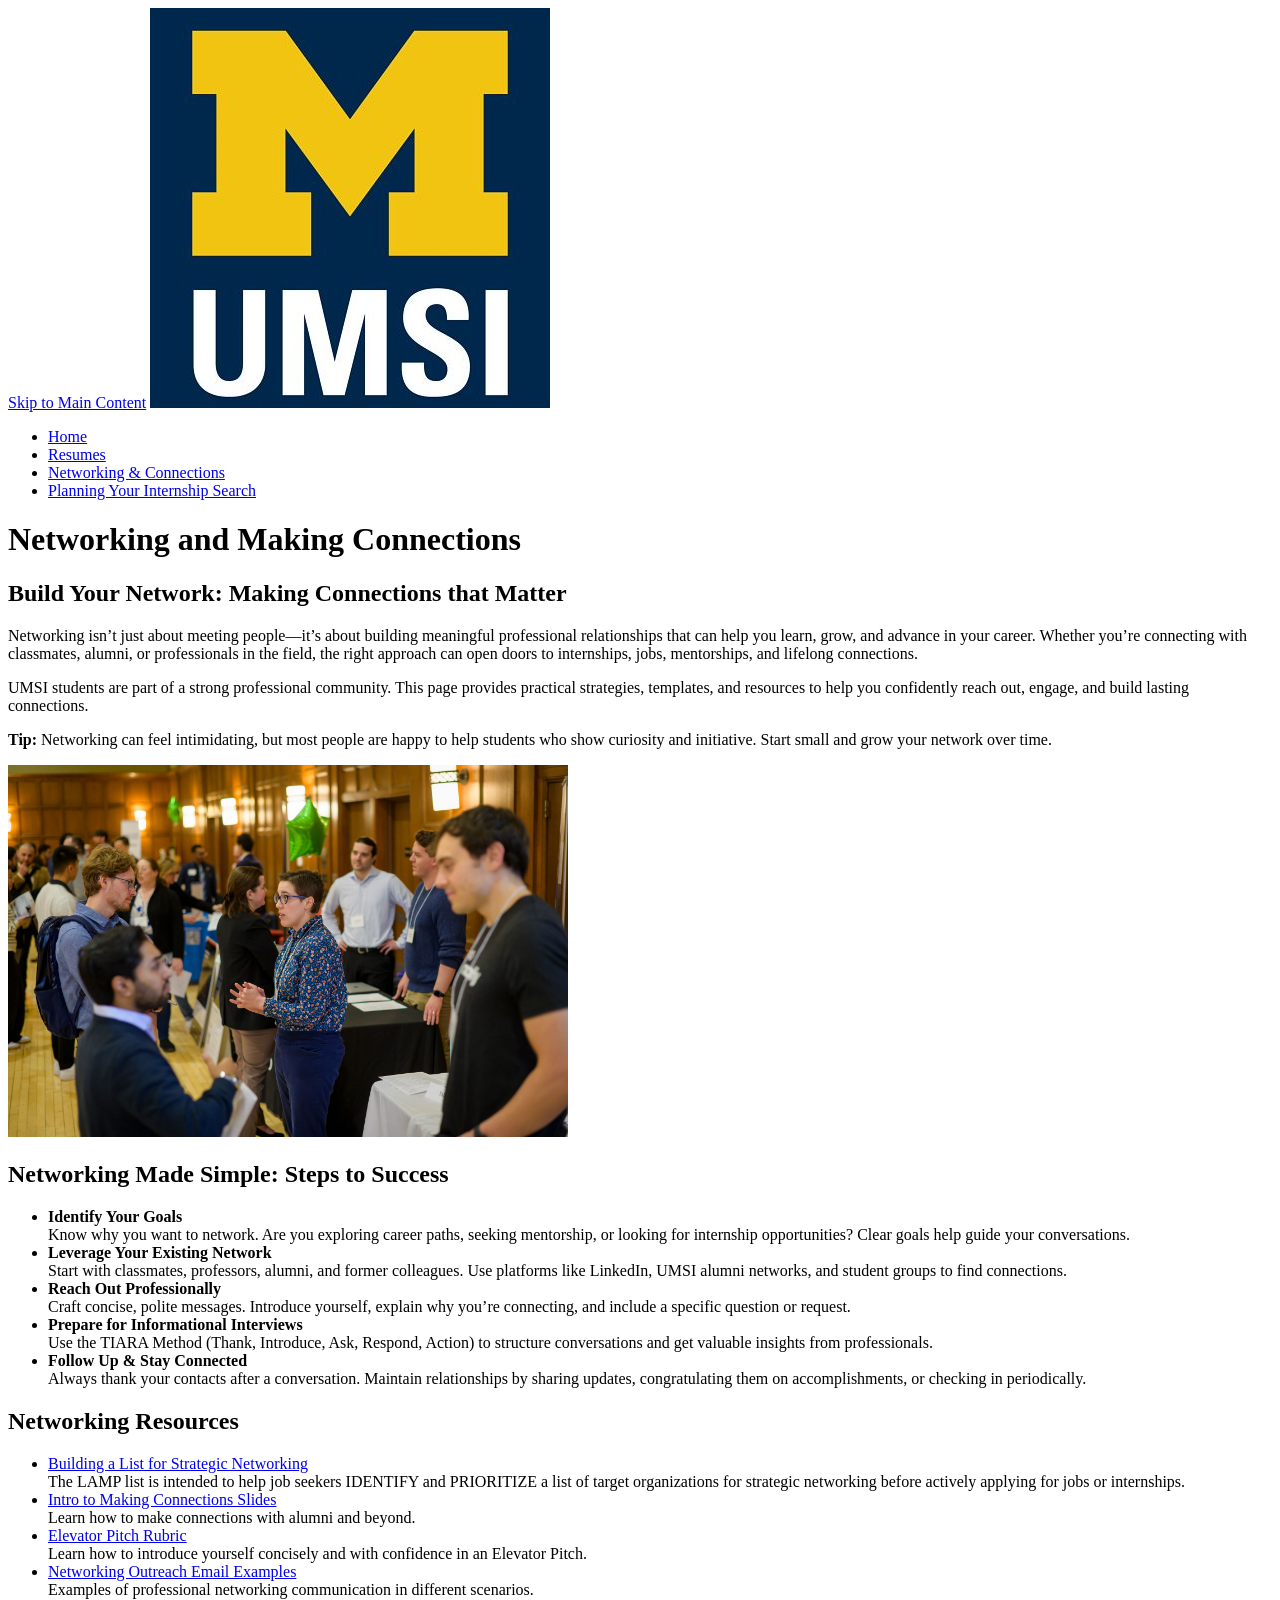
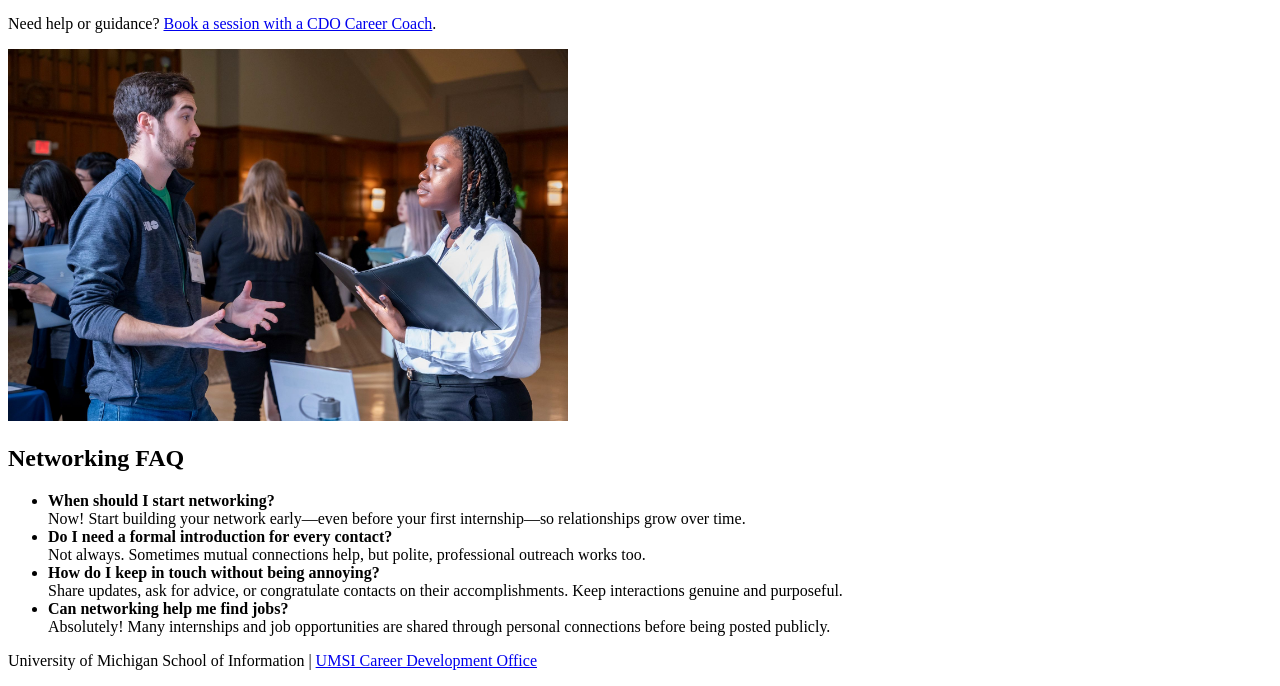
==== networking.html @ 3e1a7216 "Add files via upload" ====
<!DOCTYPE html>
<html lang="en">
<head>
    <meta charset="UTF-8">
    <meta name="viewport" content="width=device-width, initial-scale=1.0">
    <title>Networking</title>
</head>
<body>
    <header>
    <a href = "#maincontent">Skip to Main Content</a>
        <img src="images/UMSI_signature_vertical_informal_solidblue.jpg" alt="UMSI Logo">
        <nav>
            <ul>
                <li><a href = "index.html">Home</a></li>
                <li><a href = "resume.html">Resumes</a></li>
                <li><a href = "networking.html">Networking & Connections</a></li>
                <li><a href = "planning.html">Planning Your Internship Search</a></li>
            </ul>
        </nav>
    <h1>Networking and Making Connections</h1>

    </header>

    <main id="maincontent">
        <section>
            <h2>Build Your Network: Making Connections that Matter</h2>
            <p>
            Networking isn’t just about meeting people—it’s about building meaningful professional relationships that can help you learn, grow, and advance in your career. Whether you’re connecting with classmates, alumni, or professionals in the field, the right approach can open doors to internships, jobs, mentorships, and lifelong connections.            </p>
            <p>
            UMSI students are part of a strong professional community. This page provides practical strategies, templates, and resources to help you confidently reach out, engage, and build lasting connections.            </p>
            <p>
            <strong>Tip:</strong> Networking can feel intimidating, but most people are happy to help students who show curiosity and initiative. Start small and grow your network over time.
            </p>
            <img width= 560px src="images/UMSI_CareerFair_02062025_05.jpg" alt="Students and employers network at a career fair.">
        </section>

        <section>
            <h2>Networking Made Simple: Steps to Success</h2>
            <ul>
            <li>
                <strong>Identify Your Goals</strong><br>
                Know why you want to network. Are you exploring career paths, seeking mentorship, or looking for internship opportunities? Clear goals help guide your conversations.
            </li>
            <li>
                <strong>Leverage Your Existing Network</strong><br>
                Start with classmates, professors, alumni, and former colleagues. Use platforms like LinkedIn, UMSI alumni networks, and student groups to find connections.
            </li>
            <li>
                <strong>Reach Out Professionally</strong><br>
                Craft concise, polite messages. Introduce yourself, explain why you’re connecting, and include a specific question or request.
            </li>
            <li>
                <strong>Prepare for Informational Interviews</strong><br>
                Use the TIARA Method (Thank, Introduce, Ask, Respond, Action) to structure conversations and get valuable insights from professionals.
            </li>
            <li>
                <strong>Follow Up & Stay Connected</strong><br>
                Always thank your contacts after a conversation. Maintain relationships by sharing updates, congratulating them on accomplishments, or checking in periodically.
            </li>
            </ul>
        </section>

        <section>
            <h2>Networking Resources</h2>
            <ul>
            <li>
                <a href="https://docs.google.com/document/d/18HMt79BU8ovGf9z7_P7No5tuwUS6qHNW5u0sgrepLtE/edit?usp=sharing" target="_blank">
                Building a List for Strategic Networking
                </a> <br>
                The LAMP list is intended to help job seekers IDENTIFY and PRIORITIZE a list of target organizations for strategic networking before actively applying for jobs or internships.
            </li>
            <li>
                <a href="https://docs.google.com/presentation/d/1R6azi49e7vd3ubRtdm33qG6Aq3bLBDBue7blM6pv49I/edit?usp=sharing" target="_blank">
                Intro to Making Connections Slides
                </a> <br>
                Learn how to make connections with alumni and beyond.
            </li>
            <li>
                <a href="https://docs.google.com/document/d/1633aBaWXIZW_ImTP-jKKN0QNXK9-RpXXmVznRgA4ZHQ/edit?usp=sharing" target="_blank">
                Elevator Pitch Rubric
                </a> <br>
                Learn how to introduce yourself concisely and with confidence in an Elevator Pitch.
            </li>
            <li>
                <a href="https://docs.google.com/document/d/1cwq2KtdKQbO-tICHKUyKRA3QY4_3VJ8NLC2kwPBY4dI/edit?usp=sharing" target="_blank">
                Networking Outreach Email Examples
                </a> <br>
                Examples of professional networking communication in different scenarios.
            </li>
            </ul>
            <p>
            Need help or guidance? <a href="https://umich.instructure.com/courses/137916/pages/talk-to-a-career-coach" target="_blank">Book a session with a CDO Career Coach</a>.
            </p>
            <img width= 560px src="images/umsi_careerfair.1.26.2325.jpg" alt="A student and employer network at a career fair">
        </section>

        <section>
            <h2>Networking FAQ</h2>
            <ul>
            <li>
                <strong>When should I start networking?</strong><br>
                Now! Start building your network early—even before your first internship—so relationships grow over time.
            </li>
            <li>
                <strong>Do I need a formal introduction for every contact?</strong><br>
                Not always. Sometimes mutual connections help, but polite, professional outreach works too.
            </li>
            <li>
                <strong>How do I keep in touch without being annoying?</strong><br>
                Share updates, ask for advice, or congratulate contacts on their accomplishments. Keep interactions genuine and purposeful.
            </li>
            <li>
                <strong>Can networking help me find jobs?</strong><br>
                Absolutely! Many internships and job opportunities are shared through personal connections before being posted publicly.
            </li>
            </ul>
        </section>

    </main>
    <!-- Content taken & modified from ChatGPT with the prompt, "Write me a webpage of content to help meet the following requirements - this is for the networking page": and then pasted in the client objectives & project requirements"
        OpenAI. (2026). ChatGPT (GPT-5 Mini) [Large language model]. -->
    <footer>
        <p>University of Michigan School of Information | <a href="https://umich.instructure.com/courses/137916">UMSI Career Development Office </a></p>
    </footer>

</body>
</html>
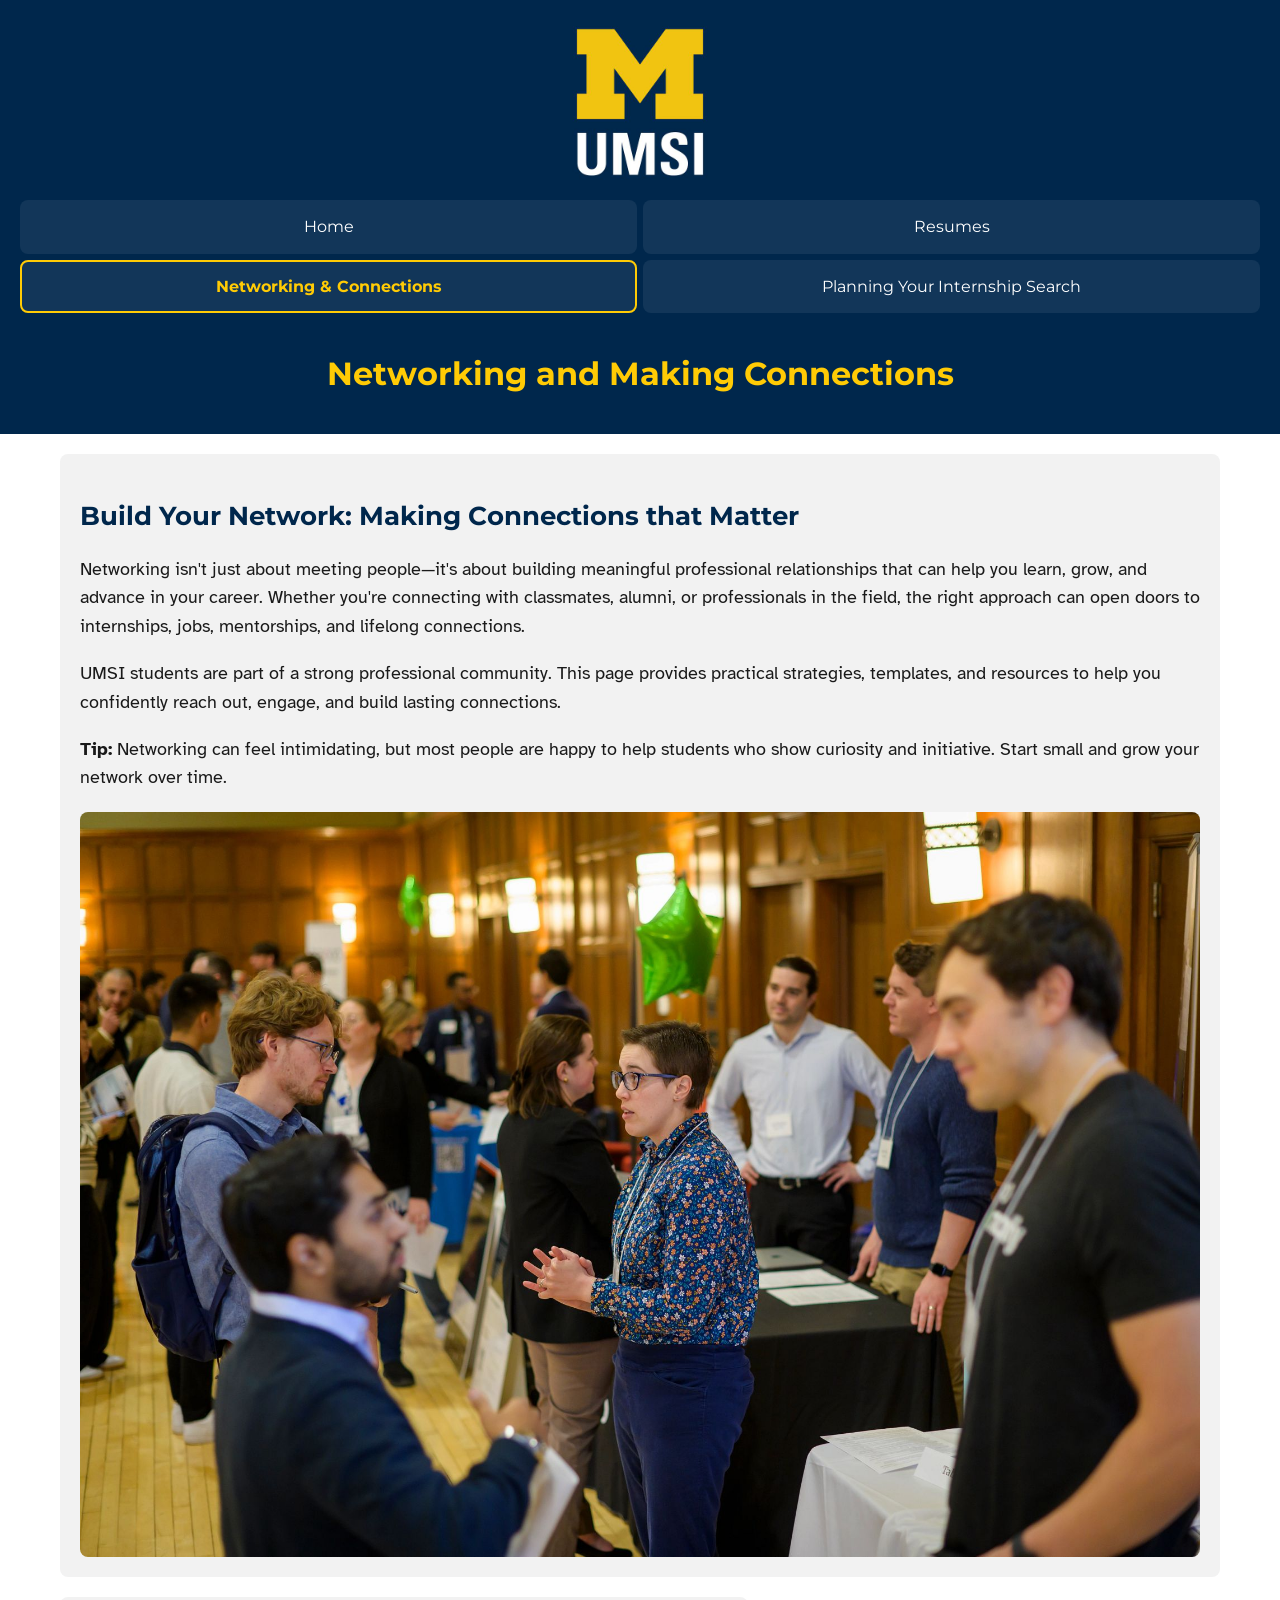
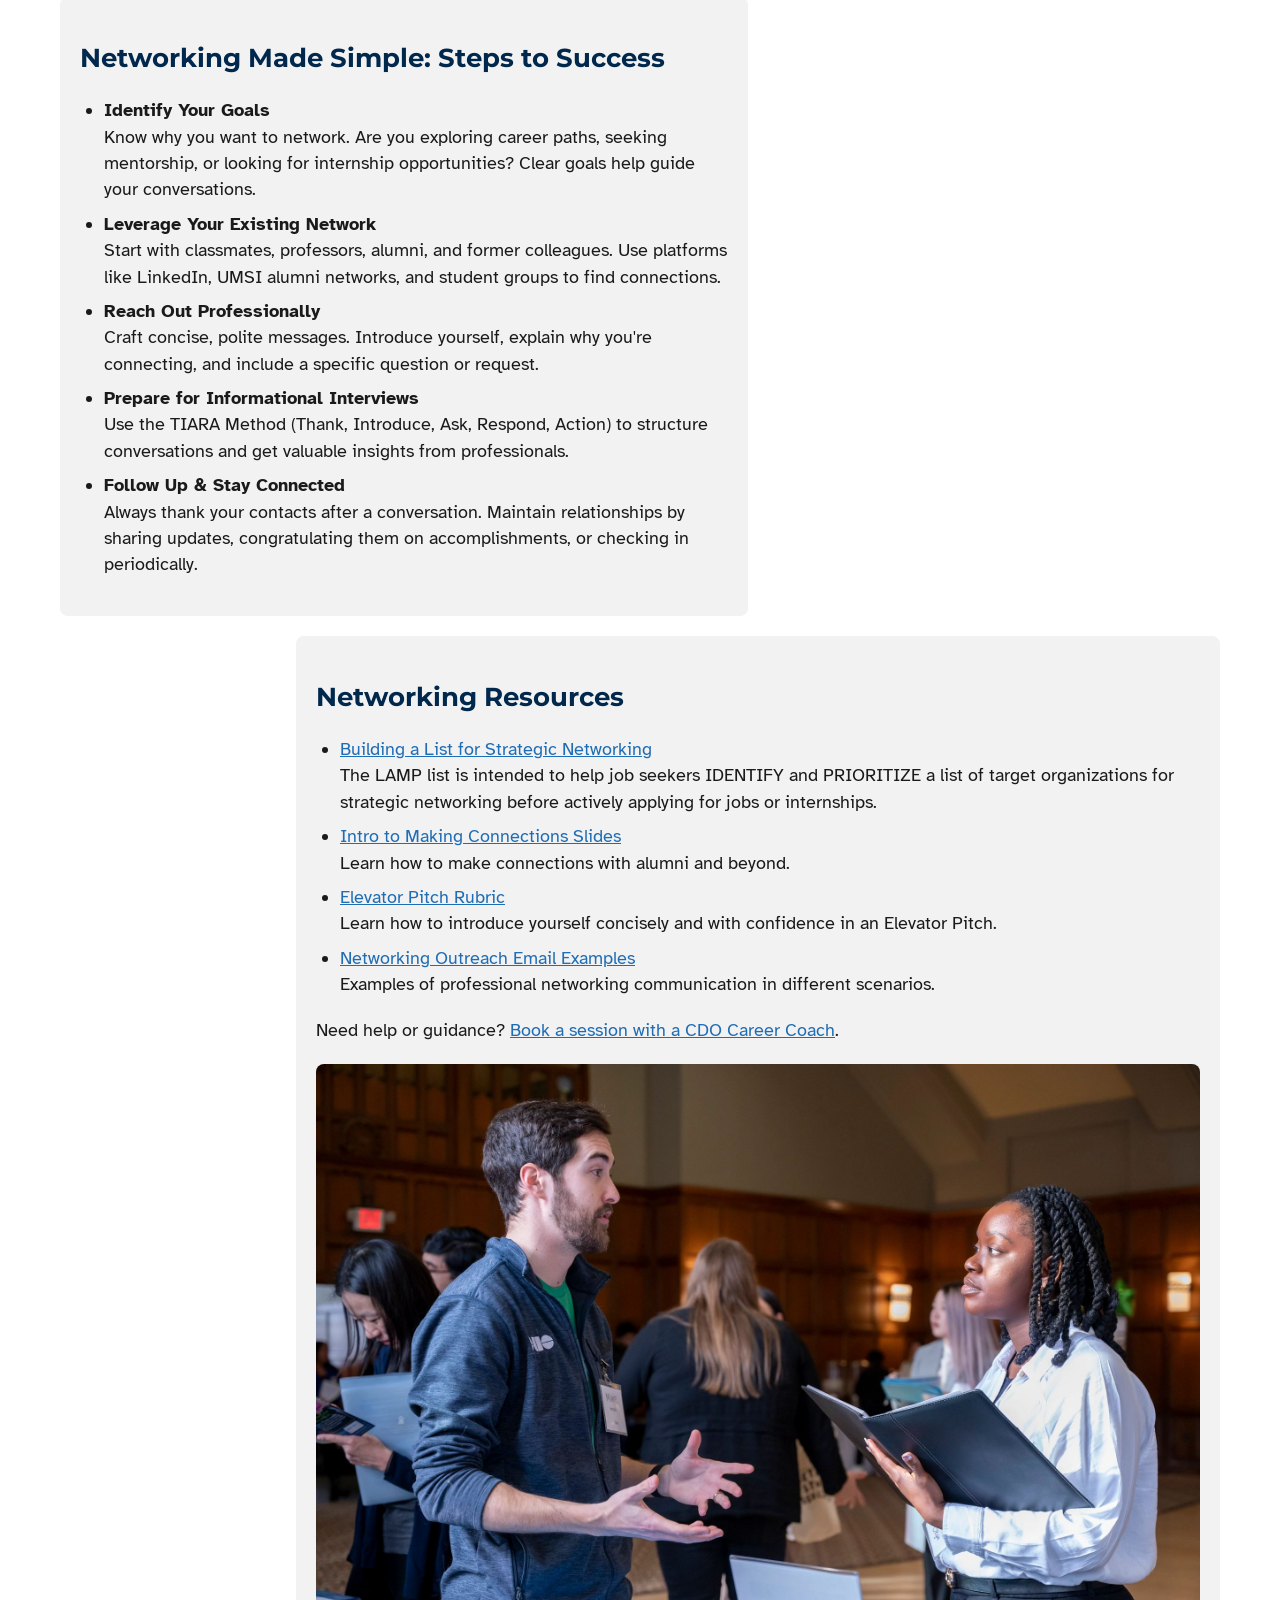
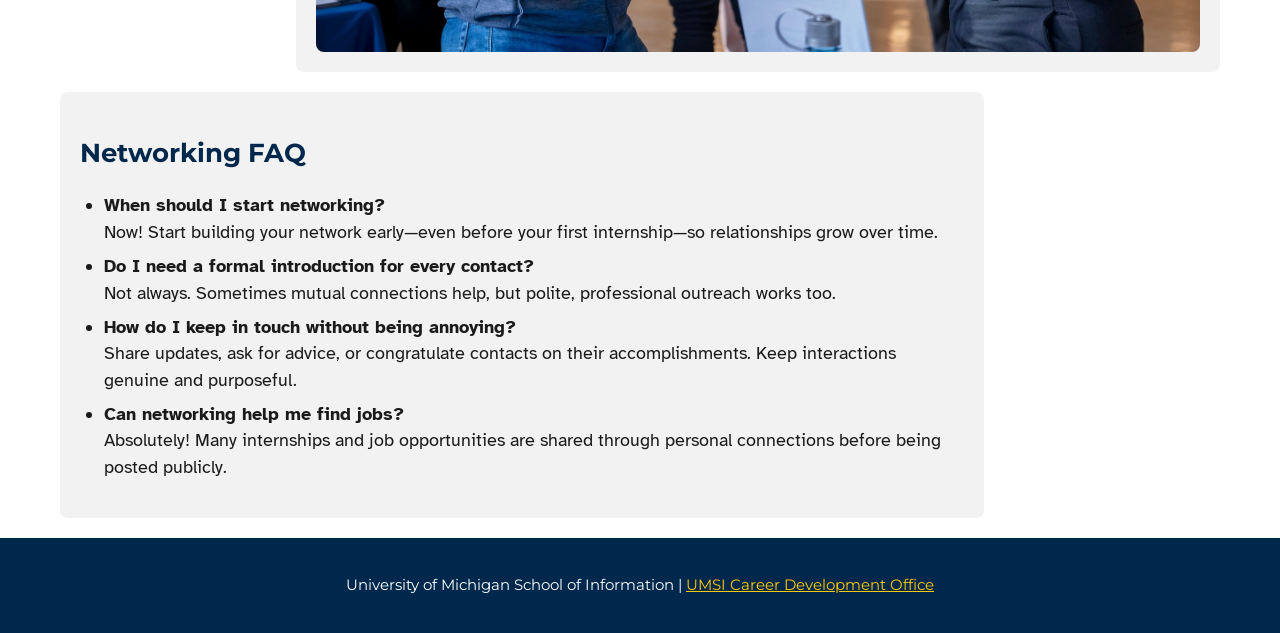
==== commit e35f12e1: "Add files via upload css updated for mobile view and branding" ====
--- a/networking.html
+++ b/networking.html
@@ -3,124 +3,125 @@
 <head>
     <meta charset="UTF-8">
     <meta name="viewport" content="width=device-width, initial-scale=1.0">
-    <title>Networking</title>
+    <title>Networking & Connections</title>
+    <link href="https://fonts.googleapis.com/css2?family=Montserrat:wght@400;700&display=swap" rel="stylesheet">
+    <link rel="preconnect" href="https://fonts.googleapis.com">
+    <link rel="preconnect" href="https://fonts.gstatic.com" crossorigin>
+    <link href="https://fonts.googleapis.com/css2?family=Atkinson+Hyperlegible:ital,wght@0,400;0,700;1,400;1,700&family=DynaPuff:wght@400..700&display=swap" rel="stylesheet">
+    <link rel="stylesheet" href="css/html5reset.css">
+    <link rel="stylesheet" href="css/styles.css">
 </head>
 <body>
-    <header>
-    <a href = "#maincontent">Skip to Main Content</a>
+
+    <header class="site-header">
+        <a href="#maincontent" class="skip">Skip to Main Content</a>
         <img src="images/UMSI_signature_vertical_informal_solidblue.jpg" alt="UMSI Logo">
         <nav>
-            <ul>
-                <li><a href = "index.html">Home</a></li>
-                <li><a href = "resume.html">Resumes</a></li>
-                <li><a href = "networking.html">Networking & Connections</a></li>
-                <li><a href = "planning.html">Planning Your Internship Search</a></li>
+            <ul class="nav">
+                <li><a href="index.html">Home</a></li>
+                <li><a href="resume.html">Resumes</a></li>
+                <li><a href="networking.html" aria-current="page">Networking &amp; Connections</a></li>
+                <li><a href="planning.html">Planning Your Internship Search</a></li>
             </ul>
         </nav>
-    <h1>Networking and Making Connections</h1>
-
+        <h1>Networking and Making Connections</h1>
     </header>
 
-    <main id="maincontent">
-        <section>
+    <main class="container" id="maincontent">
+
+        <section class="section-intro">
             <h2>Build Your Network: Making Connections that Matter</h2>
             <p>
-            Networking isn’t just about meeting people—it’s about building meaningful professional relationships that can help you learn, grow, and advance in your career. Whether you’re connecting with classmates, alumni, or professionals in the field, the right approach can open doors to internships, jobs, mentorships, and lifelong connections.            </p>
+                Networking isn't just about meeting people—it's about building meaningful professional relationships that can help you learn, grow, and advance in your career. Whether you're connecting with classmates, alumni, or professionals in the field, the right approach can open doors to internships, jobs, mentorships, and lifelong connections.
+            </p>
             <p>
-            UMSI students are part of a strong professional community. This page provides practical strategies, templates, and resources to help you confidently reach out, engage, and build lasting connections.            </p>
+                UMSI students are part of a strong professional community. This page provides practical strategies, templates, and resources to help you confidently reach out, engage, and build lasting connections.
+            </p>
             <p>
-            <strong>Tip:</strong> Networking can feel intimidating, but most people are happy to help students who show curiosity and initiative. Start small and grow your network over time.
+                <strong>Tip:</strong> Networking can feel intimidating, but most people are happy to help students who show curiosity and initiative. Start small and grow your network over time.
             </p>
-            <img width= 560px src="images/UMSI_CareerFair_02062025_05.jpg" alt="Students and employers network at a career fair.">
+            <img src="images/UMSI_CareerFair_02062025_05.jpg" alt="Students and employers network at a career fair.">
         </section>
 
-        <section>
+        <section class="section-steps">
             <h2>Networking Made Simple: Steps to Success</h2>
             <ul>
-            <li>
-                <strong>Identify Your Goals</strong><br>
-                Know why you want to network. Are you exploring career paths, seeking mentorship, or looking for internship opportunities? Clear goals help guide your conversations.
-            </li>
-            <li>
-                <strong>Leverage Your Existing Network</strong><br>
-                Start with classmates, professors, alumni, and former colleagues. Use platforms like LinkedIn, UMSI alumni networks, and student groups to find connections.
-            </li>
-            <li>
-                <strong>Reach Out Professionally</strong><br>
-                Craft concise, polite messages. Introduce yourself, explain why you’re connecting, and include a specific question or request.
-            </li>
-            <li>
-                <strong>Prepare for Informational Interviews</strong><br>
-                Use the TIARA Method (Thank, Introduce, Ask, Respond, Action) to structure conversations and get valuable insights from professionals.
-            </li>
-            <li>
-                <strong>Follow Up & Stay Connected</strong><br>
-                Always thank your contacts after a conversation. Maintain relationships by sharing updates, congratulating them on accomplishments, or checking in periodically.
-            </li>
+                <li>
+                    <strong>Identify Your Goals</strong><br>
+                    Know why you want to network. Are you exploring career paths, seeking mentorship, or looking for internship opportunities? Clear goals help guide your conversations.
+                </li>
+                <li>
+                    <strong>Leverage Your Existing Network</strong><br>
+                    Start with classmates, professors, alumni, and former colleagues. Use platforms like LinkedIn, UMSI alumni networks, and student groups to find connections.
+                </li>
+                <li>
+                    <strong>Reach Out Professionally</strong><br>
+                    Craft concise, polite messages. Introduce yourself, explain why you're connecting, and include a specific question or request.
+                </li>
+                <li>
+                    <strong>Prepare for Informational Interviews</strong><br>
+                    Use the TIARA Method (Thank, Introduce, Ask, Respond, Action) to structure conversations and get valuable insights from professionals.
+                </li>
+                <li>
+                    <strong>Follow Up &amp; Stay Connected</strong><br>
+                    Always thank your contacts after a conversation. Maintain relationships by sharing updates, congratulating them on accomplishments, or checking in periodically.
+                </li>
             </ul>
         </section>
 
-        <section>
+        <section class="section-resources">
             <h2>Networking Resources</h2>
             <ul>
-            <li>
-                <a href="https://docs.google.com/document/d/18HMt79BU8ovGf9z7_P7No5tuwUS6qHNW5u0sgrepLtE/edit?usp=sharing" target="_blank">
-                Building a List for Strategic Networking
-                </a> <br>
-                The LAMP list is intended to help job seekers IDENTIFY and PRIORITIZE a list of target organizations for strategic networking before actively applying for jobs or internships.
-            </li>
-            <li>
-                <a href="https://docs.google.com/presentation/d/1R6azi49e7vd3ubRtdm33qG6Aq3bLBDBue7blM6pv49I/edit?usp=sharing" target="_blank">
-                Intro to Making Connections Slides
-                </a> <br>
-                Learn how to make connections with alumni and beyond.
-            </li>
-            <li>
-                <a href="https://docs.google.com/document/d/1633aBaWXIZW_ImTP-jKKN0QNXK9-RpXXmVznRgA4ZHQ/edit?usp=sharing" target="_blank">
-                Elevator Pitch Rubric
-                </a> <br>
-                Learn how to introduce yourself concisely and with confidence in an Elevator Pitch.
-            </li>
-            <li>
-                <a href="https://docs.google.com/document/d/1cwq2KtdKQbO-tICHKUyKRA3QY4_3VJ8NLC2kwPBY4dI/edit?usp=sharing" target="_blank">
-                Networking Outreach Email Examples
-                </a> <br>
-                Examples of professional networking communication in different scenarios.
-            </li>
+                <li>
+                    <a href="https://docs.google.com/document/d/18HMt79BU8ovGf9z7_P7No5tuwUS6qHNW5u0sgrepLtE/edit?usp=sharing" target="_blank">Building a List for Strategic Networking</a><br>
+                    The LAMP list is intended to help job seekers IDENTIFY and PRIORITIZE a list of target organizations for strategic networking before actively applying for jobs or internships.
+                </li>
+                <li>
+                    <a href="https://docs.google.com/presentation/d/1R6azi49e7vd3ubRtdm33qG6Aq3bLBDBue7blM6pv49I/edit?usp=sharing" target="_blank">Intro to Making Connections Slides</a><br>
+                    Learn how to make connections with alumni and beyond.
+                </li>
+                <li>
+                    <a href="https://docs.google.com/document/d/1633aBaWXIZW_ImTP-jKKN0QNXK9-RpXXmVznRgA4ZHQ/edit?usp=sharing" target="_blank">Elevator Pitch Rubric</a><br>
+                    Learn how to introduce yourself concisely and with confidence in an Elevator Pitch.
+                </li>
+                <li>
+                    <a href="https://docs.google.com/document/d/1cwq2KtdKQbO-tICHKUyKRA3QY4_3VJ8NLC2kwPBY4dI/edit?usp=sharing" target="_blank">Networking Outreach Email Examples</a><br>
+                    Examples of professional networking communication in different scenarios.
+                </li>
             </ul>
-            <p>
-            Need help or guidance? <a href="https://umich.instructure.com/courses/137916/pages/talk-to-a-career-coach" target="_blank">Book a session with a CDO Career Coach</a>.
-            </p>
-            <img width= 560px src="images/umsi_careerfair.1.26.2325.jpg" alt="A student and employer network at a career fair">
+            <p>Need help or guidance? <a href="https://umich.instructure.com/courses/137916/pages/talk-to-a-career-coach" target="_blank">Book a session with a CDO Career Coach</a>.</p>
+            <img src="images/umsi_careerfair.1.26.2325.jpg" alt="A student and employer network at a career fair">
         </section>
 
-        <section>
+        <section class="section-faq">
             <h2>Networking FAQ</h2>
             <ul>
-            <li>
-                <strong>When should I start networking?</strong><br>
-                Now! Start building your network early—even before your first internship—so relationships grow over time.
-            </li>
-            <li>
-                <strong>Do I need a formal introduction for every contact?</strong><br>
-                Not always. Sometimes mutual connections help, but polite, professional outreach works too.
-            </li>
-            <li>
-                <strong>How do I keep in touch without being annoying?</strong><br>
-                Share updates, ask for advice, or congratulate contacts on their accomplishments. Keep interactions genuine and purposeful.
-            </li>
-            <li>
-                <strong>Can networking help me find jobs?</strong><br>
-                Absolutely! Many internships and job opportunities are shared through personal connections before being posted publicly.
-            </li>
+                <li>
+                    <strong>When should I start networking?</strong><br>
+                    Now! Start building your network early—even before your first internship—so relationships grow over time.
+                </li>
+                <li>
+                    <strong>Do I need a formal introduction for every contact?</strong><br>
+                    Not always. Sometimes mutual connections help, but polite, professional outreach works too.
+                </li>
+                <li>
+                    <strong>How do I keep in touch without being annoying?</strong><br>
+                    Share updates, ask for advice, or congratulate contacts on their accomplishments. Keep interactions genuine and purposeful.
+                </li>
+                <li>
+                    <strong>Can networking help me find jobs?</strong><br>
+                    Absolutely! Many internships and job opportunities are shared through personal connections before being posted publicly.
+                </li>
             </ul>
         </section>
 
     </main>
+
     <!-- Content taken & modified from ChatGPT with the prompt, "Write me a webpage of content to help meet the following requirements - this is for the networking page": and then pasted in the client objectives & project requirements"
         OpenAI. (2026). ChatGPT (GPT-5 Mini) [Large language model]. -->
+
     <footer>
-        <p>University of Michigan School of Information | <a href="https://umich.instructure.com/courses/137916">UMSI Career Development Office </a></p>
+        <p>University of Michigan School of Information | <a href="https://umich.instructure.com/courses/137916">UMSI Career Development Office</a></p>
     </footer>
 
 </body>
--- a/css/styles.css
+++ b/css/styles.css
@@ -0,0 +1,290 @@
+/* UM Brand colors: https://brand.umich.edu/
+   CSS variables generated with assistance from Claude with the prompt "Help me make CSS variables based on
+   U of M branding guidelines" with the UM brand color site pasted afterwards (claude-sonnet-4-6).
+   Anthropic. (2025). Claude [Large language model]. https://claude.ai */
+
+:root {
+    --blue:       #00274C;
+    --maize:      #FFCB05;
+    --light-blue: #1F6DB5;
+    --gray:       #F2F2F2;
+    --text:       #1A1A1A;
+    --white:      #FFFFFF;
+    --font-body:  "Atkinson Hyperlegible", sans-serif;
+    --font-ui:    'Montserrat', sans-serif;
+    --gap:        1.25rem;
+    --radius:     0.5rem;
+    --max-width:  75rem;
+}
+
+/* skip to main */
+.skip {
+    position: absolute;
+    top: -10rem;
+    left: 1rem;
+    background: var(--maize);
+    color: var(--blue);
+    font-family: var(--font-ui);
+    font-weight: bold;
+    padding: 0.75rem 1.25rem;
+    border-radius: var(--radius);
+    z-index: 100;
+    text-decoration: none;
+    transition: top 0.2s ease;
+}
+
+.skip:focus {
+    top: 1rem;
+}
+
+*,
+*::before,
+*::after {
+    box-sizing: border-box;
+}
+
+body {
+    font-family: var(--font-body);
+    font-size: 1.125rem;
+    color: var(--text);
+    background: var(--white);
+    line-height: 1.6;
+    display: grid;
+    grid-template-rows: auto 1fr auto;
+    min-height: 100vh;
+}
+
+img {
+    max-width: 100%;
+    display: block;
+}
+
+a {
+    color: var(--light-blue);
+    text-decoration: underline;
+}
+
+a:hover,
+a:focus {
+    color: var(--blue);
+    outline: 2px solid var(--maize);
+    outline-offset: 2px;
+    border-radius: 2px;
+}
+
+/* header */
+.site-header {
+    background: var(--blue);
+    color: var(--white);
+    padding: var(--gap);
+    display: grid;
+    grid-template-columns: 1fr;
+    grid-template-areas:
+        "logo"
+        "nav"
+        "heading";
+    gap: var(--gap);
+    justify-items: center;
+    text-align: center;
+}
+
+.site-header img     { grid-area: logo; width: clamp(6rem, 25vw, 10rem); }
+.site-header nav     { grid-area: nav; width: 100%; }
+.site-header h1      {
+    grid-area: heading;
+    font-family: var(--font-ui);
+    font-size: clamp(1.25rem, 5vw, 2rem);
+    color: var(--maize);
+    line-height: 1.2;
+}
+
+/* nav */
+.nav {
+    list-style: none;
+    display: grid;
+    grid-template-columns: repeat(2, 1fr);
+    gap: 0.375rem;
+    padding: 0;
+    margin: 0;
+}
+
+.nav a {
+    display: block;
+    padding: 0.75rem 0.5rem;
+    color: var(--white);
+    text-decoration: none;
+    font-family: var(--font-ui);
+    font-size: 1rem;
+    text-align: center;
+    background: rgba(255,255,255,0.07);
+    border-radius: var(--radius);
+    border: 2px solid transparent;
+    transition: background 0.15s, border-color 0.15s;
+}
+
+.nav a:hover,
+.nav a:focus {
+    background: rgba(255, 203, 5, 0.15);
+    border-color: var(--maize);
+    color: var(--maize);
+    outline: none;
+}
+
+.nav a[aria-current="page"] {
+    color: var(--maize);
+    border-color: var(--maize);
+    font-weight: bold;
+}
+
+/* main grid (5 columns with staggering) */
+.container {
+    max-width: var(--max-width);
+    width: 100%;
+    margin: 0 auto;
+    padding: var(--gap);
+    display: grid;
+    grid-template-columns: repeat(5, 1fr);
+    gap: var(--gap);
+    align-items: start;
+}
+
+/* index */
+.section-overview { grid-column: 1 / 6; }
+.section-why      { grid-column: 1 / 4; }
+.section-start    { grid-column: 2 / 6; }
+.section-connect  { grid-column: 1 / 5; }
+
+/* networking */
+.section-intro     { grid-column: 1 / 6; }
+.section-steps     { grid-column: 1 / 4; }
+.section-resources { grid-column: 2 / 6; }
+.section-faq       { grid-column: 1 / 5; }
+
+/* planning */
+.plan-intro        { grid-column: 1 / 6; }
+.plan-goals        { grid-column: 1 / 4; }
+.plan-materials    { grid-column: 2 / 6; }
+.plan-research     { grid-column: 1 / 5; }
+.plan-organize     { grid-column: 2 / 5; }
+.plan-interviews   { grid-column: 1 / 4; }
+.plan-followup     { grid-column: 2 / 6; }
+.plan-resources    { grid-column: 1 / 5; }
+.plan-faq          { grid-column: 1 / 6; }
+.plan-tips         { grid-column: 2 / 5; }
+
+/* resume */
+.resume-intro      { grid-column: 1 / 6; }
+.resume-steps      { grid-column: 1 / 4; }
+.resume-resources  { grid-column: 2 / 6; }
+.resume-faq        { grid-column: 1 / 5; }
+.resume-tips       { grid-column: 2 / 6; }
+
+/* other sections */
+section {
+    background: var(--gray);
+    border-radius: var(--radius);
+    padding: var(--gap);
+    min-width: 0;
+}
+
+section h2 {
+    font-family: var(--font-ui);
+    font-size: clamp(1.2rem, 4vw, 1.6rem);
+    color: var(--blue);
+    margin-bottom: 0.75rem;
+}
+
+section h3 {
+    font-family: var(--font-ui);
+    font-size: 1.1rem;
+    color: var(--blue);
+    margin-bottom: 0.5rem;
+}
+
+section ul,
+section ol {
+    list-style: disc;
+    padding-left: 1.5rem;
+    display: grid;
+    grid-template-columns: 1fr;
+    gap: 0.5rem;
+}
+
+section ol { list-style: decimal; }
+
+section ul li,
+section ol li {
+    font-size: 1.1rem;
+    line-height: 1.5;
+}
+
+section ul a,
+section ol a { font-size: 1.1rem; }
+
+section img {
+    width: 100%;
+    border-radius: var(--radius);
+    margin-top: var(--gap);
+}
+
+/* overview section */
+.section-overview {
+    display: grid;
+    grid-template-columns: 1fr;
+    grid-template-areas:
+        "heading"
+        "body"
+        "video";
+    gap: var(--gap);
+}
+
+.section-overview h2 { grid-area: heading; }
+.section-overview p  { grid-area: body; }
+.section-overview iframe {
+    grid-area: video;
+    width: 100%;
+    aspect-ratio: 16 / 9;
+    height: auto;
+    border-radius: var(--radius);
+}
+
+/* start here */
+.section-start {
+    display: grid;
+    grid-template-columns: repeat(2, 1fr);
+    grid-template-areas:
+        "heading  heading"
+        "image    image"
+        "links    popular";
+    gap: var(--gap);
+}
+
+.section-start h2  { grid-area: heading; }
+.start-image       { grid-area: image; }
+.start-image img   { border-radius: var(--radius); width: 100%; }
+.start-links       { grid-area: links; }
+.start-popular     { grid-area: popular; }
+
+/* footer */
+footer {
+    background: var(--blue);
+    color: var(--white);
+    padding: var(--gap);
+    display: grid;
+    grid-template-columns: 1fr;
+    justify-items: center;
+    text-align: center;
+    gap: 0.5rem;
+}
+
+footer p { font-family: var(--font-ui); font-size: 0.95rem; }
+footer a { color: var(--maize); }
+footer a:hover,
+footer a:focus { color: var(--white); }
+
+@media (prefers-reduced-motion: reduce) {
+    *, *::before, *::after {
+        animation-duration: 0.01ms !important;
+        transition-duration: 0.01ms !important;
+    }
+}
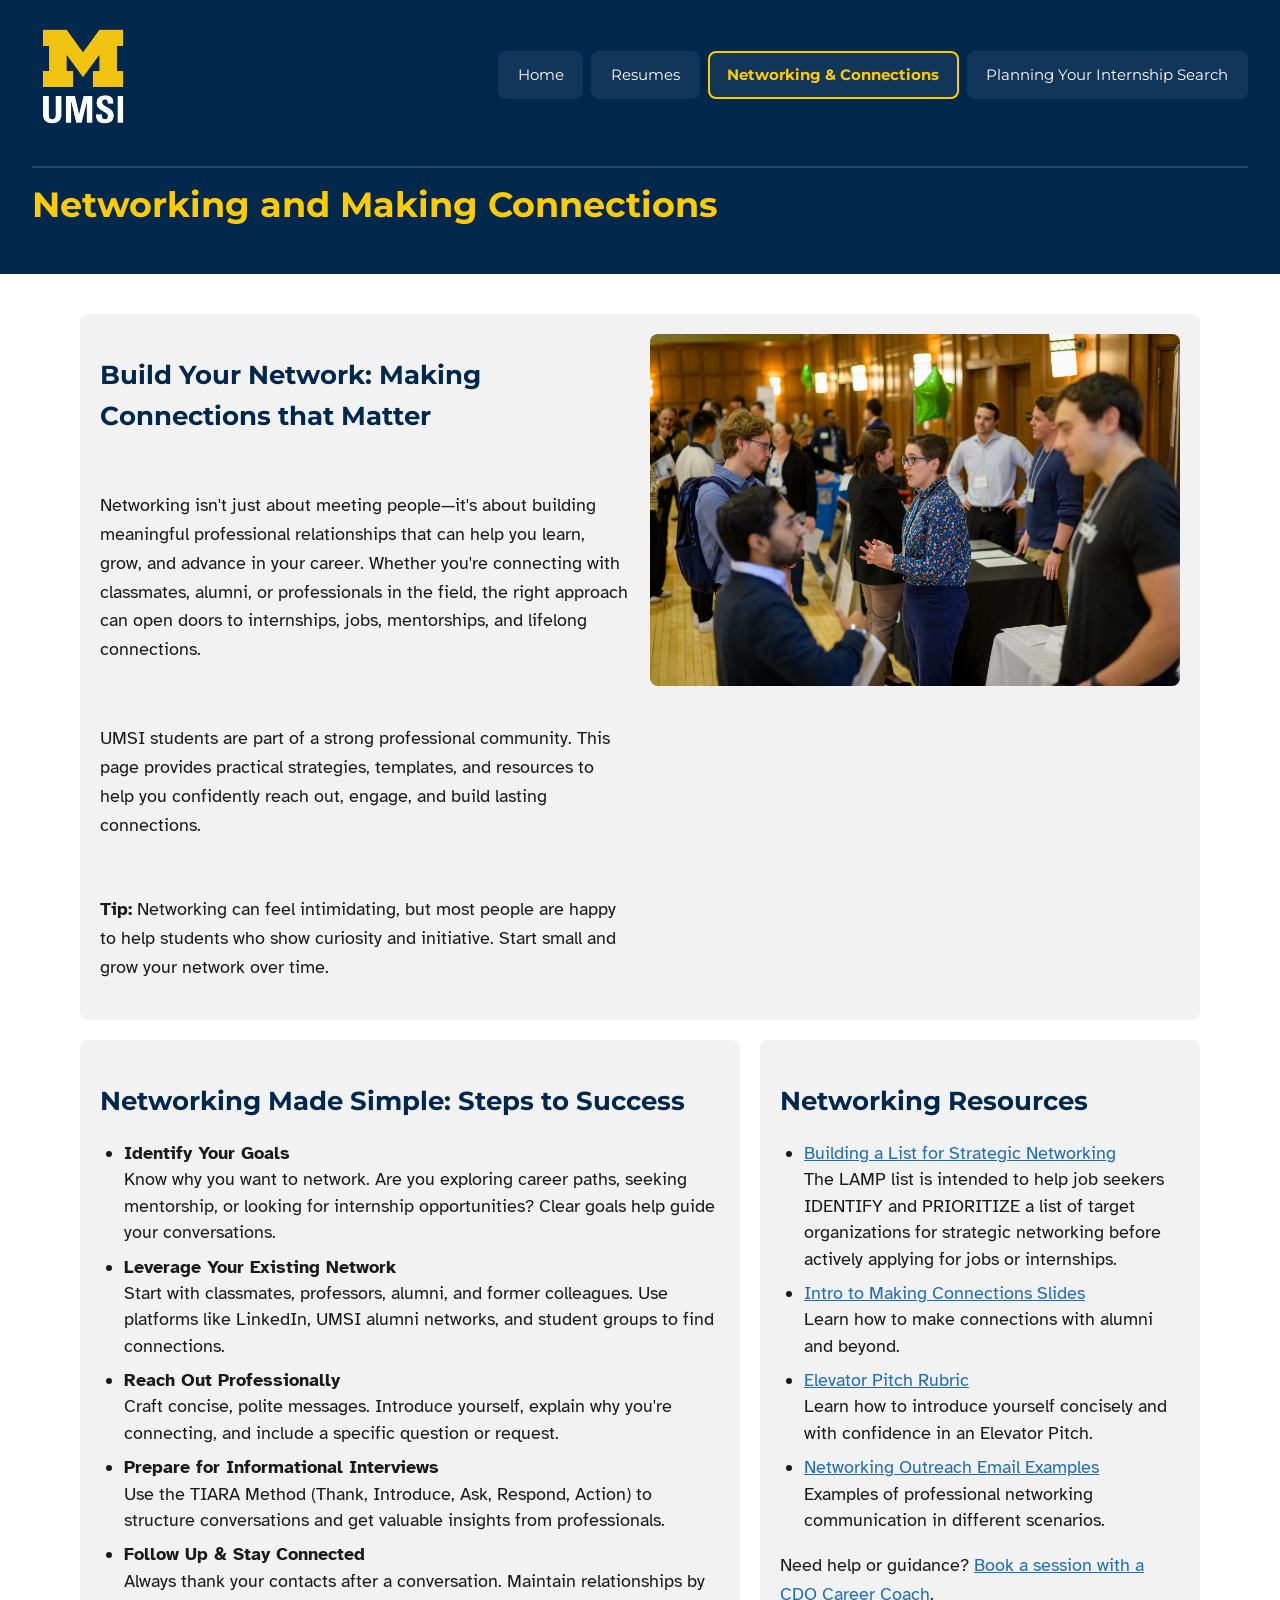
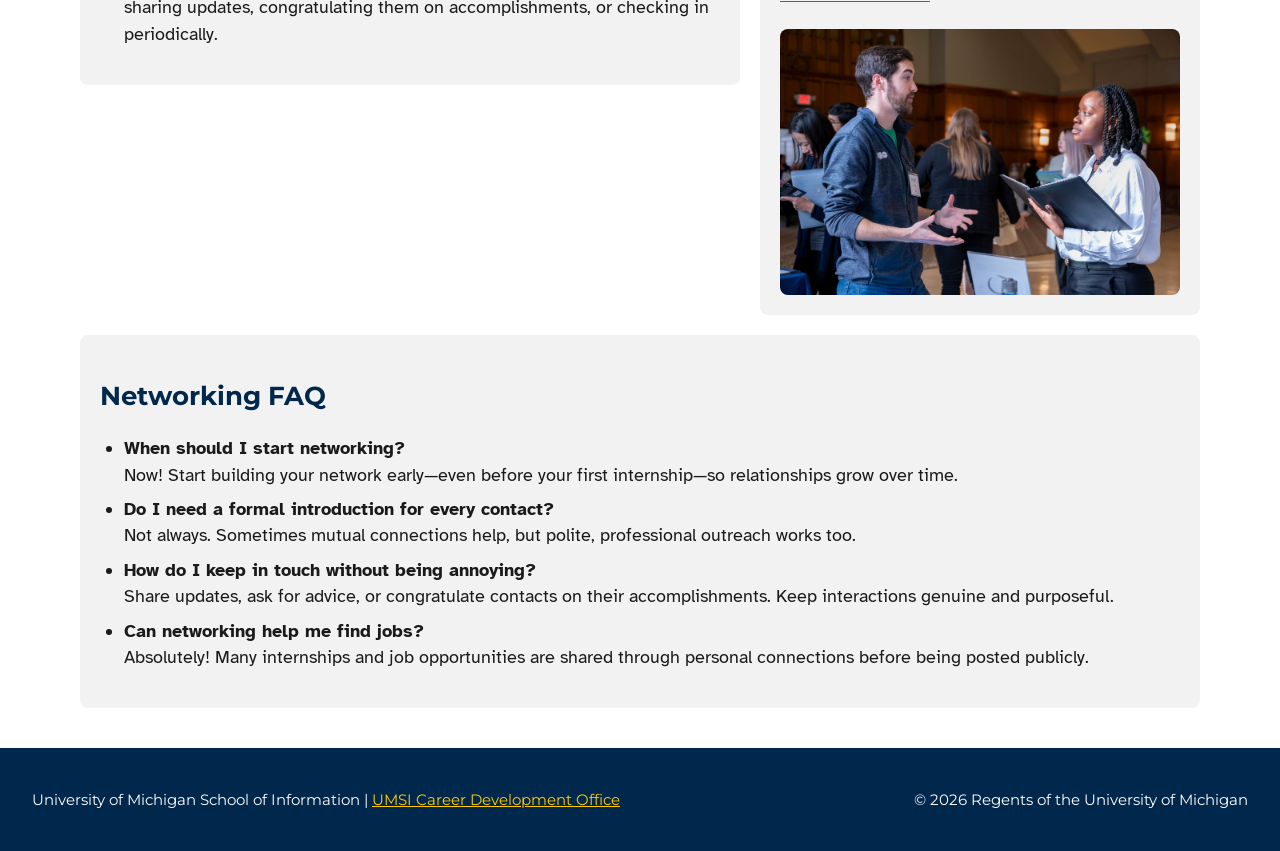
==== commit 5e9afb12: "Add files via upload" ====
--- a/networking.html
+++ b/networking.html
@@ -4,10 +4,9 @@
     <meta charset="UTF-8">
     <meta name="viewport" content="width=device-width, initial-scale=1.0">
     <title>Networking & Connections</title>
-    <link href="https://fonts.googleapis.com/css2?family=Montserrat:wght@400;700&display=swap" rel="stylesheet">
     <link rel="preconnect" href="https://fonts.googleapis.com">
     <link rel="preconnect" href="https://fonts.gstatic.com" crossorigin>
-    <link href="https://fonts.googleapis.com/css2?family=Atkinson+Hyperlegible:ital,wght@0,400;0,700;1,400;1,700&family=DynaPuff:wght@400..700&display=swap" rel="stylesheet">
+    <link href="https://fonts.googleapis.com/css2?family=Atkinson+Hyperlegible:ital,wght@0,400;0,700;1,400;1,700&family=Montserrat:wght@400;700&display=swap" rel="stylesheet">
     <link rel="stylesheet" href="css/html5reset.css">
     <link rel="stylesheet" href="css/styles.css">
 </head>
@@ -122,7 +121,9 @@
 
     <footer>
         <p>University of Michigan School of Information | <a href="https://umich.instructure.com/courses/137916">UMSI Career Development Office</a></p>
+        <p>&copy; <span id="footer-year"></span> Regents of the University of Michigan</p>
     </footer>
 
+    <script src="js/main.js"></script>
 </body>
-</html>+</html>
--- a/css/styles.css
+++ b/css/styles.css
@@ -17,7 +17,6 @@
     --max-width:  75rem;
 }
 
-/* skip to main */
 .skip {
     position: absolute;
     top: -10rem;
@@ -37,6 +36,7 @@
     top: 1rem;
 }
 
+
 *,
 *::before,
 *::after {
@@ -72,7 +72,7 @@
     border-radius: 2px;
 }
 
-/* header */
+
 .site-header {
     background: var(--blue);
     color: var(--white);
@@ -98,7 +98,7 @@
     line-height: 1.2;
 }
 
-/* nav */
+
 .nav {
     list-style: none;
     display: grid;
@@ -136,50 +136,18 @@
     font-weight: bold;
 }
 
-/* main grid (5 columns with staggering) */
+
 .container {
     max-width: var(--max-width);
     width: 100%;
     margin: 0 auto;
     padding: var(--gap);
-    display: grid;
-    grid-template-columns: repeat(5, 1fr);
+    display: flex;
+    flex-direction: column;
     gap: var(--gap);
-    align-items: start;
-}
-
-/* index */
-.section-overview { grid-column: 1 / 6; }
-.section-why      { grid-column: 1 / 4; }
-.section-start    { grid-column: 2 / 6; }
-.section-connect  { grid-column: 1 / 5; }
-
-/* networking */
-.section-intro     { grid-column: 1 / 6; }
-.section-steps     { grid-column: 1 / 4; }
-.section-resources { grid-column: 2 / 6; }
-.section-faq       { grid-column: 1 / 5; }
-
-/* planning */
-.plan-intro        { grid-column: 1 / 6; }
-.plan-goals        { grid-column: 1 / 4; }
-.plan-materials    { grid-column: 2 / 6; }
-.plan-research     { grid-column: 1 / 5; }
-.plan-organize     { grid-column: 2 / 5; }
-.plan-interviews   { grid-column: 1 / 4; }
-.plan-followup     { grid-column: 2 / 6; }
-.plan-resources    { grid-column: 1 / 5; }
-.plan-faq          { grid-column: 1 / 6; }
-.plan-tips         { grid-column: 2 / 5; }
-
-/* resume */
-.resume-intro      { grid-column: 1 / 6; }
-.resume-steps      { grid-column: 1 / 4; }
-.resume-resources  { grid-column: 2 / 6; }
-.resume-faq        { grid-column: 1 / 5; }
-.resume-tips       { grid-column: 2 / 6; }
-
-/* other sections */
+}
+
+
 section {
     background: var(--gray);
     border-radius: var(--radius);
@@ -227,7 +195,7 @@
     margin-top: var(--gap);
 }
 
-/* overview section */
+
 .section-overview {
     display: grid;
     grid-template-columns: 1fr;
@@ -246,9 +214,10 @@
     aspect-ratio: 16 / 9;
     height: auto;
     border-radius: var(--radius);
-}
-
-/* start here */
+    border: none;
+}
+
+
 .section-start {
     display: grid;
     grid-template-columns: repeat(2, 1fr);
@@ -265,7 +234,7 @@
 .start-links       { grid-area: links; }
 .start-popular     { grid-area: popular; }
 
-/* footer */
+
 footer {
     background: var(--blue);
     color: var(--white);
@@ -282,9 +251,310 @@
 footer a:hover,
 footer a:focus { color: var(--white); }
 
+
+.stepper {
+    display: flex;
+    flex-direction: column;
+    gap: 0;
+    margin-bottom: var(--gap);
+    counter-reset: step;
+}
+
+.step-item {
+    display: grid;
+    grid-template-columns: 2.5rem 1fr;
+    gap: 0.75rem;
+    align-items: start;
+    position: relative;
+}
+
+.step-item + .step-item {
+    margin-top: 0.5rem;
+}
+
+.step-number {
+    width: 2.5rem;
+    height: 2.5rem;
+    border-radius: 50%;
+    background: var(--blue);
+    color: var(--maize);
+    font-family: var(--font-ui);
+    font-weight: bold;
+    font-size: 1rem;
+    display: flex;
+    align-items: center;
+    justify-content: center;
+    flex-shrink: 0;
+    border: 3px solid transparent;
+    transition: background 0.2s, color 0.2s, border-color 0.2s;
+    cursor: pointer;
+    position: relative;
+    z-index: 1;
+}
+
+.step-item.active .step-number {
+    background: var(--maize);
+    color: var(--blue);
+    border-color: var(--blue);
+}
+
+.step-item.completed .step-number {
+    background: var(--light-blue);
+    color: var(--white);
+}
+
+.step-body {
+    padding-top: 0.4rem;
+}
+
+.step-body h3 {
+    font-family: var(--font-ui);
+    font-size: 1rem;
+    color: var(--blue);
+    margin-bottom: 0.25rem;
+    cursor: pointer;
+}
+
+.step-content {
+    display: none;
+    font-size: 1rem;
+    line-height: 1.5;
+}
+
+.step-item.active .step-content {
+    display: block;
+}
+
+.step-connector {
+    width: 2px;
+    height: 1.25rem;
+    background: var(--blue);
+    margin-left: 1.25rem;
+    opacity: 0.25;
+}
+
+.stepper-nav {
+    display: flex;
+    gap: 0.75rem;
+    margin-top: var(--gap);
+    flex-wrap: wrap;
+}
+
+.stepper-nav button {
+    font-family: var(--font-ui);
+    font-size: 0.9rem;
+    font-weight: bold;
+    padding: 0.6rem 1.25rem;
+    border-radius: var(--radius);
+    border: 2px solid var(--blue);
+    cursor: pointer;
+    background: var(--white);
+    color: var(--blue);
+    transition: background 0.15s, color 0.15s;
+}
+
+.stepper-nav button:hover,
+.stepper-nav button:focus {
+    background: var(--blue);
+    color: var(--maize);
+    outline: 2px solid var(--maize);
+    outline-offset: 2px;
+}
+
+.stepper-nav button:disabled {
+    opacity: 0.4;
+    cursor: not-allowed;
+}
+
+
 @media (prefers-reduced-motion: reduce) {
     *, *::before, *::after {
         animation-duration: 0.01ms !important;
         transition-duration: 0.01ms !important;
     }
-}+}
+
+
+@media (min-width: 768px) {
+
+
+    .site-header {
+        grid-template-columns: auto 1fr;
+        grid-template-areas:
+            "logo    nav"
+            "heading heading";
+        justify-items: start;
+        text-align: left;
+        padding: 1.5rem 2rem;
+        gap: 1rem;
+        align-items: center;
+    }
+
+    .site-header img {
+        width: clamp(5rem, 8vw, 8rem);
+    }
+
+    .site-header h1 {
+        border-top: 2px solid rgba(255,255,255,0.15);
+        padding-top: 1rem;
+        width: 100%;
+        font-size: clamp(1.4rem, 3vw, 2.2rem);
+    }
+
+    .nav {
+        grid-template-columns: repeat(4, auto);
+        justify-content: end;
+        gap: 0.5rem;
+    }
+
+    .nav a {
+        font-size: 0.9rem;
+        padding: 0.5rem 0.9rem;
+        white-space: nowrap;
+    }
+
+    .container {
+        display: grid;
+        grid-template-columns: 2fr 1fr;
+        gap: var(--gap);
+        padding: 2rem;
+        align-items: start;
+    }
+
+    .section-overview { grid-column: 1 / 2; grid-row: 1; }
+    .section-why      { grid-column: 2 / 3; grid-row: 1 / 3; }
+    .section-start    { grid-column: 1 / 2; grid-row: 2; }
+    .section-connect  { grid-column: 1 / 3; grid-row: 3; }
+
+    .section-overview {
+        grid-template-columns: 1fr 1fr;
+        grid-template-areas:
+            "heading heading"
+            "body    video";
+    }
+
+    .section-intro     { grid-column: 1 / 3; grid-row: 1; }
+    .section-steps     { grid-column: 1 / 2; grid-row: 2; }
+    .section-resources { grid-column: 2 / 3; grid-row: 2; }
+    .section-faq       { grid-column: 1 / 3; grid-row: 3; }
+
+    .section-intro {
+        display: grid;
+        grid-template-columns: 1fr 1fr;
+        gap: var(--gap);
+        align-items: start;
+    }
+
+    .section-intro img {
+        margin-top: 0;
+        grid-row: 1 / 3;
+        grid-column: 2;
+        align-self: stretch;
+        object-fit: cover;
+        height: 100%;
+    }
+
+    .section-intro h2 { grid-column: 1; }
+    .section-intro p  { grid-column: 1; }
+
+    .resume-intro     { grid-column: 1 / 3; grid-row: 1; }
+    .resume-steps     { grid-column: 1 / 2; grid-row: 2; }
+    .resume-resources { grid-column: 2 / 3; grid-row: 2; }
+    .resume-faq       { grid-column: 1 / 2; grid-row: 3; }
+    .resume-tips      { grid-column: 2 / 3; grid-row: 3; }
+
+    .resume-intro {
+        display: grid;
+        grid-template-columns: 1fr 1fr;
+        gap: var(--gap);
+        align-items: start;
+    }
+
+    .resume-intro img {
+        margin-top: 0;
+        grid-row: 1 / 4;
+        grid-column: 2;
+        object-fit: cover;
+        height: 100%;
+    }
+
+    .resume-intro h2 { grid-column: 1; }
+    .resume-intro p  { grid-column: 1; }
+
+    .plan-intro        { grid-column: 1 / 3; grid-row: 1; }
+    .plan-stepper-wrap { grid-column: 1 / 2; grid-row: 2 / 5; }
+    .plan-resources    { grid-column: 2 / 3; grid-row: 2; }
+    .plan-faq          { grid-column: 2 / 3; grid-row: 3; }
+    .plan-tips         { grid-column: 2 / 3; grid-row: 4; }
+
+    .plan-goals,
+    .plan-materials,
+    .plan-research,
+    .plan-organize,
+    .plan-interviews,
+    .plan-followup {
+        display: none;
+    }
+
+    .plan-intro {
+        display: grid;
+        grid-template-columns: 1fr 1fr;
+        gap: var(--gap);
+        align-items: start;
+    }
+
+    .plan-intro img {
+        margin-top: 0;
+        grid-row: 1 / 3;
+        grid-column: 2;
+        object-fit: cover;
+        height: 100%;
+    }
+
+    .plan-intro h2 { grid-column: 1; }
+    .plan-intro p  { grid-column: 1; }
+
+    .plan-stepper-wrap {
+        background: var(--gray);
+        border-radius: var(--radius);
+        padding: var(--gap);
+    }
+
+    .plan-stepper-wrap h2 {
+        font-family: var(--font-ui);
+        font-size: clamp(1.2rem, 3vw, 1.6rem);
+        color: var(--blue);
+        margin-bottom: var(--gap);
+    }
+
+    footer {
+        grid-template-columns: 1fr 1fr;
+        justify-items: start;
+        text-align: left;
+        padding: 1.5rem 2rem;
+    }
+
+    footer p:last-child {
+        text-align: right;
+        justify-self: end;
+    }
+}
+
+
+@media (min-width: 1024px) {
+    .container {
+        grid-template-columns: 3fr 2fr;
+        padding: 2.5rem;
+    }
+
+    .nav a {
+        font-size: 0.95rem;
+        padding: 0.6rem 1.1rem;
+    }
+
+    .section-overview {
+        grid-template-areas:
+            "heading heading"
+            "body    video";
+    }
+}
